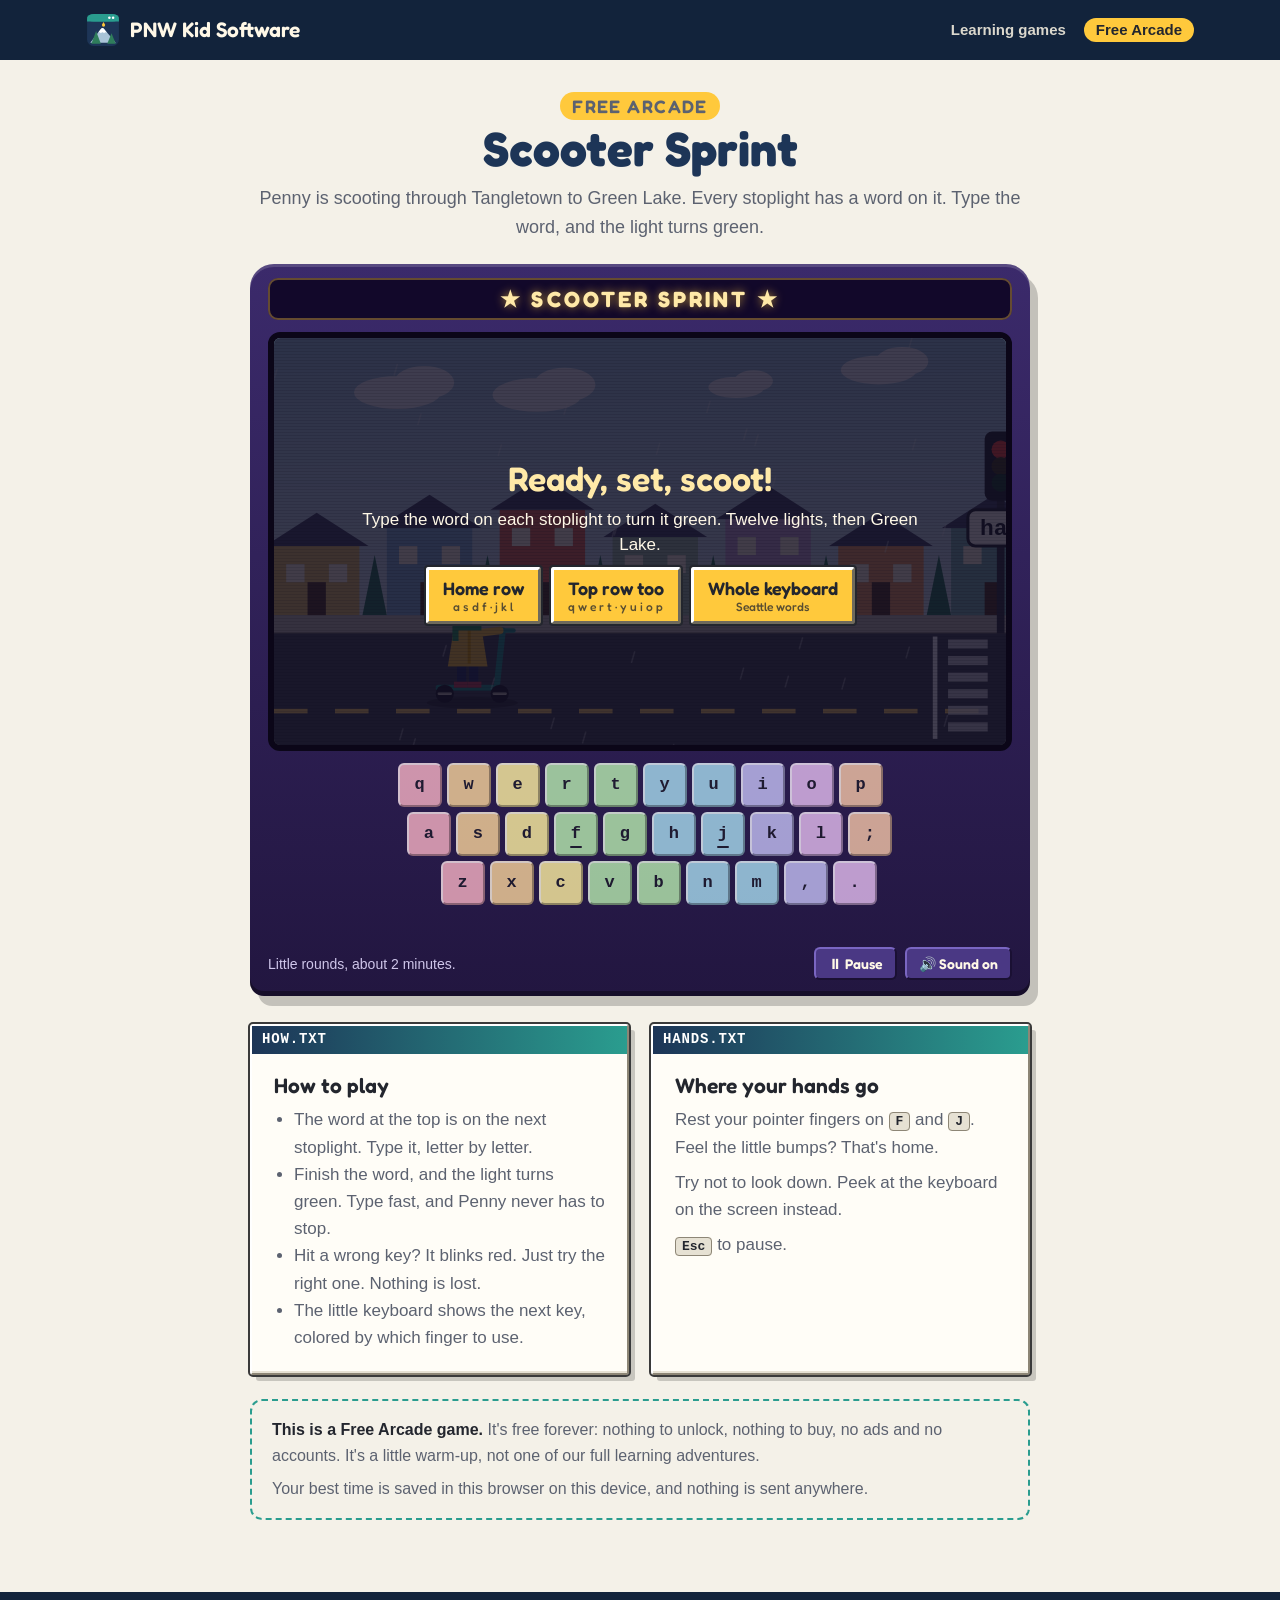
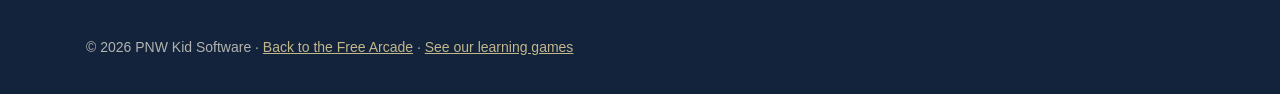
==== arcade/scooter-sprint/index.html @ ec10fd07 "Add the Free Arcade: two little browser games, free forever Orbi's Number Drop (adding) and Scooter " ====
<!doctype html>
<html lang="en">
<head>
<meta charset="utf-8">
<meta name="viewport" content="width=device-width, initial-scale=1">
<title>Scooter Sprint · Free Arcade · PNW Kid Software</title>
<meta name="description" content="A free little typing game: help Penny scoot through Tangletown's stoplights to Green Lake. Type the word on each light to turn it green. Plays in your browser. No ads, no accounts, nothing to buy.">
<meta name="theme-color" content="#1d3557">
<link rel="icon" href="../../favicon.svg" type="image/svg+xml">
<link rel="stylesheet" href="../../style.css">
<link rel="stylesheet" href="../arcade.css">
<style>
  /* The little keyboard under the screen: shows the next key and which finger, and can be tapped */
  .keys { margin-top: 12px; display: grid; gap: 5px; user-select: none; -webkit-user-select: none; }
  .keys .krow { display: flex; justify-content: center; gap: 5px; }
  .keys .krow:nth-child(2) { padding-left: 2.5%; }
  .keys .krow:nth-child(3) { padding-left: 5%; }
  .key {
    flex: 0 1 44px; aspect-ratio: 1; max-width: 44px; min-width: 0; padding: 0; cursor: pointer;
    font: 600 clamp(11px, 2.6vw, 17px) ui-monospace, Menlo, monospace; color: #1d1b2b;
    border-radius: 6px; border: 2px solid; border-color: rgba(255,255,255,.7) rgba(0,0,0,.35) rgba(0,0,0,.35) rgba(255,255,255,.7);
    position: relative; opacity: .8; touch-action: manipulation;
  }
  .key.bump::after { content: ""; position: absolute; left: 35%; right: 35%; bottom: 14%; height: 2px; background: currentColor; border-radius: 2px; }
  .key.next { opacity: 1; outline: 3px solid #ffc93c; outline-offset: 1px; transform: translateY(-2px); box-shadow: 0 0 14px rgba(255,201,60,.8); }
  .key.miss { background: #e4572e !important; color: #fff; }
  .f-lp { background: #f7b2c4; } .f-lr { background: #f9d49b; } .f-lm { background: #fff1a1; } .f-li { background: #b8ecb0; }
  .f-ri { background: #a8dcf0; } .f-rm { background: #c4c0f5; } .f-rr { background: #e4bdf0; } .f-rp { background: #f5c6a8; }
  .finger { text-align: center; margin: 8px 0 0; color: #e8e2ff; font-size: 15px; min-height: 1.5em; }
  .finger b { color: #ffe9a8; }
</style>
</head>
<body>

<header class="bar">
  <div class="wrap">
    <a class="brand" href="../../" aria-label="PNW Kid Software, home">
      <img src="../../favicon.svg" alt="" width="34" height="34">
      <span>PNW Kid Software</span>
    </a>
    <nav aria-label="Sections">
      <a href="../../#games">Learning games</a>
      <a class="nav-arcade" href="../../#arcade">Free Arcade</a>
    </nav>
  </div>
</header>

<main class="arcade-page">
  <div class="wrap">
    <div class="game-head">
      <p class="free-chip">Free Arcade</p>
      <h1>Scooter Sprint</h1>
      <p>Penny is scooting through Tangletown to Green Lake. Every stoplight has a word on it. Type the word, and the light turns green.</p>
    </div>

    <div class="cabinet" style="--chrome: 390px; --ar: 1.7778">
      <p class="marquee" aria-hidden="true">★ Scooter Sprint ★</p>
      <div class="screen wide">
        <canvas id="game" role="img" aria-label="Penny on her scooter on a Tangletown street, stopped at a stoplight with a word on it"></canvas>

        <div class="overlay" id="start">
          <h2>Ready, set, scoot!</h2>
          <p class="blurb">Type the word on each stoplight to turn it green. Twelve lights, then Green Lake.</p>
          <div class="row" id="modes">
            <button class="btn btn-go" data-mode="home">Home row<small>a s d f · j k l</small></button>
            <button class="btn btn-go" data-mode="top">Top row too<small>q w e r t · y u i o p</small></button>
            <button class="btn btn-go" data-mode="all">Whole keyboard<small>Seattle words</small></button>
          </div>
          <p class="more" id="touch-note" hidden>No keyboard? Tap the keys below.</p>
        </div>

        <div class="overlay" id="paused" hidden>
          <h2>Paused</h2>
          <p class="blurb">Penny is waiting at the corner.</p>
          <div class="row">
            <button class="btn btn-go" id="resume">▶ Keep going</button>
            <button class="btn" id="quit">Start over</button>
          </div>
        </div>

        <div class="overlay" id="done" hidden>
          <h2>Green Lake! 🏁</h2>
          <p class="stats" id="done-stats"></p>
          <p class="best" id="done-best"></p>
          <div class="row">
            <button class="btn btn-go" id="again">▶ Ride again</button>
            <button class="btn" id="pick">Pick a level</button>
          </div>
          <p class="more">Penny's whole story is in <a href="../../#tangletown-typing">Tangletown Typing</a>, one of our learning games.</p>
        </div>
      </div>

      <div class="keys" id="keys" aria-hidden="true"></div>
      <p class="finger" id="finger"></p>

      <div class="cab-controls">
        <p class="hint">Little rounds, about 2 minutes.</p>
        <div class="cab-btns">
          <button class="cab-btn" id="pause" type="button">⏸ Pause</button>
          <button class="cab-btn" id="mute" type="button">🔊 Sound on</button>
        </div>
      </div>
    </div>
    <p class="sr-only" aria-live="polite" id="live"></p>

    <div class="how">
      <section class="win">
        <div class="win-title"><span>HOW.TXT</span></div>
        <div class="win-body">
          <h2>How to play</h2>
          <ul>
            <li>The word at the top is on the next stoplight. Type it, letter by letter.</li>
            <li>Finish the word, and the light turns green. Type fast, and Penny never has to stop.</li>
            <li>Hit a wrong key? It blinks red. Just try the right one. Nothing is lost.</li>
            <li>The little keyboard shows the next key, colored by which finger to use.</li>
          </ul>
        </div>
      </section>
      <section class="win">
        <div class="win-title"><span>HANDS.TXT</span></div>
        <div class="win-body">
          <h2>Where your hands go</h2>
          <p>Rest your pointer fingers on <kbd>F</kbd> and <kbd>J</kbd>. Feel the little bumps? That's home.</p>
          <p>Try not to look down. Peek at the keyboard on the screen instead.</p>
          <p><kbd>Esc</kbd> to pause.</p>
        </div>
      </section>
    </div>

    <div class="free-note">
      <p><b>This is a Free Arcade game.</b> It's free forever: nothing to unlock, nothing to buy, no ads and no accounts. It's a little warm-up, not one of our full learning adventures.</p>
      <p>Your best time is saved in this browser on this device, and nothing is sent anywhere.</p>
    </div>
  </div>
</main>

<footer class="foot">
  <div class="wrap">
    <p class="fine">© 2026 PNW Kid Software · <a href="../../#arcade">Back to the Free Arcade</a> · <a href="../../">See our learning games</a></p>
  </div>
</footer>

<script src="../arcade.js"></script>
<script>
(() => {
  'use strict';
  const { store, Sound, bindMute, crisp, roundRect, time, shuffle, reducedMotion } = window.Arcade;

  const W = 480, H = 270;
  const ROAD_TOP = 196, ROAD_Y = 228;      // where the road starts, where Penny's wheels sit
  const PX = 130;                          // Penny's spot on the screen
  const STOPS = 12, GAP = 380, FIRST = 330, CRUISE = 105;
  const VIEW = 340;                        // a light's word unlocks once the light is on screen

  const WORDS = {
    home: 'ask add all dad sad lad fall hall glad gas salad flash dash half flag has had flask glass falls shall alfalfa hash ash lash sag'.split(' '),
    top: 'tree ride kite road slide house ferry puddle pie tea red yellow tower sweater leaf hiker quiet otter potato guitar tired water sweet eagle goat frog dog lake rope wheel pretty jelly starfish waffle seattle toast slug tulip sushi yogurt parade street'.split(' '),
    all: 'ferry mountain raincoat umbrella salmon scooter evergreen puddle bicycle orca kayak pancakes drizzle banana lantern compass backpack pumpkin sunshine crow zoo marmot volcano pizza moon robot maple heron blackberry cloudy jacket mossy bridge'.split(' '),
  };
  const NAMES = { home: 'Home row', top: 'Top row too', all: 'Whole keyboard' };

  const FINGER = {};
  [['qaz', 'lp', 'left pinky'], ['wsx', 'lr', 'left ring finger'], ['edc', 'lm', 'left middle finger'], ['rfvtgb', 'li', 'left pointer finger'],
   ['yhnujm', 'ri', 'right pointer finger'], ['ik,', 'rm', 'right middle finger'], ['ol.', 'rr', 'right ring finger'], ['p;', 'rp', 'right pinky']]
    .forEach(([ks, cls, name]) => { for (const k of ks) FINGER[k] = { cls, name }; });

  const canvas = document.getElementById('game');
  const view = crisp(canvas, W, H);
  const ctx = view.ctx;
  const $ = (id) => document.getElementById(id);
  const live = $('live');

  // ---------- The little keyboard ----------
  const keyEls = {};
  ['qwertyuiop', 'asdfghjkl;', 'zxcvbnm,.'].forEach((row) => {
    const r = document.createElement('div');
    r.className = 'krow';
    for (const k of row) {
      const b = document.createElement('button');
      b.type = 'button'; b.tabIndex = -1; b.textContent = k;
      b.className = `key f-${FINGER[k].cls}${k === 'f' || k === 'j' ? ' bump' : ''}`;
      b.addEventListener('pointerdown', (e) => { e.preventDefault(); press(k); });
      r.appendChild(b); keyEls[k] = b;
    }
    $('keys').appendChild(r);
  });
  if (window.matchMedia && window.matchMedia('(hover: none) and (pointer: coarse)').matches) $('touch-note').hidden = false;

  // ---------- Scenery ----------
  const HOUSE_COLORS = ['#e9c46a', '#8ab6d6', '#e76f51', '#a3c4a8', '#c9a7d8', '#f4a261', '#7fb8b0', '#d4a373'];
  const clouds = Array.from({ length: 5 }, (_, i) => ({ x: i * 110 + Math.random() * 60, y: 18 + Math.random() * 40, s: 0.7 + Math.random() * 0.6 }));
  const drops = Array.from({ length: 40 }, () => ({ x: Math.random() * W, y: Math.random() * H, v: 160 + Math.random() * 80 }));

  // ---------- State ----------
  let state = 'title';                  // title | play | paused | finish | done
  let levelKey = 'home';
  let penny, lights, clock, typeTime, correct, misses, chars, finishX, finishT, sparks, missKey, missT, wasReady;

  function reset() {
    const words = shuffle(WORDS[levelKey]).slice(0, STOPS);
    lights = words.map((word, i) => ({ x: FIRST + i * GAP, word, typed: 0, green: false, flash: 0 }));
    finishX = FIRST + STOPS * GAP - 40;
    penny = { x: 0, v: 0, wheel: 0 };
    clock = 0; typeTime = 0; wasReady = true; correct = 0; misses = 0; chars = 0; finishT = 0; sparks = []; missKey = null; missT = 0;
  }
  levelKey = 'home'; reset();

  const current = () => lights.find((l) => !l.green);
  const ready = (l) => !!l && l.x - penny.x < VIEW;

  function press(raw) {
    const k = raw.toLowerCase();
    if (state !== 'play') return;
    Sound.unlock();
    const l = current();
    if (!ready(l)) return;
    const want = l.word[l.typed];
    if (k === want) {
      l.typed += 1; correct += 1; chars += 1;
      Sound.tone(520 + l.typed * 45, 0.05, { vol: 0.04 });
      if (l.typed === l.word.length) {
        l.green = true; l.flash = 1;
        Sound.tune([784, 1047], 0.07);
        const done = lights.filter((x) => x.green).length;
        const next = current();
        live.textContent = next ? `Green! ${done} of ${STOPS}. Next word: ${next.word}` : 'Last light is green. Scoot to Green Lake!';
      }
    } else {
      misses += 1; missKey = k; missT = 0.35;
      if (keyEls[k]) keyEls[k].classList.add('miss');
      Sound.tone(150, 0.1, { vol: 0.04 });
    }
    showNextKey();
  }

  function showNextKey() {
    for (const el of Object.values(keyEls)) el.classList.remove('next');
    const l = state === 'play' ? current() : null;
    if (!ready(l)) { $('finger').textContent = l ? 'Next light coming up…' : ''; return; }
    const k = l.word[l.typed];
    if (keyEls[k]) keyEls[k].classList.add('next');
    $('finger').innerHTML = `Next: <b>${k}</b> with your ${FINGER[k] ? FINGER[k].name : 'finger'}`;
  }

  // ---------- Update ----------
  function update(dt) {
    if (state === 'play') {
      clock += dt;
      const r = ready(current());
      if (r) typeTime += dt;
      if (r !== wasReady) { wasReady = r; showNextKey(); }
    }
    if (state === 'play' || state === 'finish') {
      const l = current();
      let stopAt = Infinity;
      if (l) stopAt = l.x - 60;                       // the crosswalk line before a red light
      const room = stopAt - penny.x;
      let want = CRUISE;
      if (room < 70) want = Math.max(0, CRUISE * (room / 70));
      if (state === 'finish') want = Math.max(0, CRUISE * (1 - finishT / 1.6));
      penny.v += (want - penny.v) * Math.min(1, dt * (want > penny.v ? 2.5 : 6));
      penny.x = Math.min(penny.x + penny.v * dt, stopAt);
      penny.wheel += penny.v * dt / 6;

      if (state === 'play' && !l && penny.x >= finishX) {
        state = 'finish'; finishT = 0;
        Sound.tune([523, 659, 784, 659, 784, 1047], 0.11);
        confetti();
      }
      if (state === 'finish') { finishT += dt; if (finishT > 2) end(); }
    }
    for (const lt of lights) if (lt.flash > 0) lt.flash -= dt * 2;
    if (missT > 0) { missT -= dt; if (missT <= 0 && missKey && keyEls[missKey]) keyEls[missKey].classList.remove('miss'); }
    for (const s of sparks) { s.x += s.vx * dt; s.y += s.vy * dt; s.vy += 90 * dt; s.t -= dt; }
    sparks = sparks.filter((s) => s.t > 0);
    if (!reducedMotion) for (const d of drops) { d.y += d.v * dt; d.x -= d.v * 0.15 * dt; if (d.y > H) { d.y = -10; d.x = Math.random() * (W + 40); } }
  }

  function confetti() {
    const colors = ['#ffc93c', '#e4572e', '#2a9d8f', '#8ab6d6', '#c9a7d8'];
    const n = reducedMotion ? 10 : 60;
    for (let i = 0; i < n; i++) sparks.push({ x: PX + Math.random() * 200, y: 40 + Math.random() * 40, vx: (Math.random() - 0.5) * 120, vy: Math.random() * 40, t: 1.6 + Math.random(), color: colors[i % colors.length] });
  }

  // ---------- Draw ----------
  function draw(t) {
    view.begin();
    const cam = penny.x;
    // sky
    const sky = ctx.createLinearGradient(0, 0, 0, ROAD_TOP);
    sky.addColorStop(0, '#9fc7de'); sky.addColorStop(1, '#dcebf1');
    ctx.fillStyle = sky; ctx.fillRect(0, 0, W, ROAD_TOP);
    // clouds drift slowly
    for (const c of clouds) {
      const x = ((c.x - cam * 0.08) % (W + 120) + W + 120) % (W + 120) - 60;
      ctx.fillStyle = 'rgba(255,255,255,.85)';
      ctx.beginPath();
      ctx.ellipse(x, c.y, 26 * c.s, 10 * c.s, 0, 0, Math.PI * 2);
      ctx.ellipse(x + 16 * c.s, c.y - 6 * c.s, 18 * c.s, 10 * c.s, 0, 0, Math.PI * 2);
      ctx.fill();
    }
    // houses, slower than the road
    const hx = cam * 0.5, step = 74;
    const firstH = Math.floor((hx - 60) / step);
    for (let i = firstH; i < firstH + 9; i++) {
      const x = i * step - hx;
      const c = HOUSE_COLORS[((i % 8) + 8) % 8];
      const tall = 46 + (((i * 37) % 5) + 5) % 5 * 6;
      const base = ROAD_TOP - 12;
      ctx.fillStyle = c; ctx.fillRect(x, base - tall, 56, tall);
      ctx.fillStyle = '#4a4e69';
      ctx.beginPath(); ctx.moveTo(x - 6, base - tall); ctx.lineTo(x + 28, base - tall - 22); ctx.lineTo(x + 62, base - tall); ctx.fill();
      ctx.fillStyle = '#fff8e0';
      ctx.fillRect(x + 8, base - tall + 12, 12, 12); ctx.fillRect(x + 36, base - tall + 12, 12, 12);
      ctx.fillStyle = '#5a3e2b'; ctx.fillRect(x + 22, base - 22, 12, 22);
      // a tree between houses
      ctx.fillStyle = '#2f7d5b';
      ctx.beginPath(); ctx.moveTo(x + 58, base); ctx.lineTo(x + 66, base - 40); ctx.lineTo(x + 74, base); ctx.fill();
    }
    // sidewalk and road
    ctx.fillStyle = '#c9c4b8'; ctx.fillRect(0, ROAD_TOP - 12, W, 12);
    ctx.fillStyle = '#9a958a'; ctx.fillRect(0, ROAD_TOP - 1, W, 2);
    ctx.fillStyle = '#4b4f58'; ctx.fillRect(0, ROAD_TOP, W, H - ROAD_TOP);
    ctx.fillStyle = '#ffd36b';
    const dash = 40, off = cam % dash;
    for (let x = -off; x < W; x += dash) ctx.fillRect(x, ROAD_TOP + 50, 22, 3);

    // finish arch at Green Lake
    const fx = finishX + 60 - cam + PX;
    if (fx > -80 && fx < W + 80) drawFinish(fx);

    // stoplights and crosswalks
    for (const l of lights) {
      const x = l.x - cam + PX;
      if (x < -60 || x > W + 60) continue;
      drawLight(l, x);
    }

    drawPenny(PX, ROAD_Y, t);

    // drizzle
    if (!reducedMotion) {
      ctx.strokeStyle = 'rgba(255,255,255,.35)'; ctx.lineWidth = 1;
      ctx.beginPath();
      for (const d of drops) { ctx.moveTo(d.x, d.y); ctx.lineTo(d.x - 2, d.y + 7); }
      ctx.stroke();
    }

    for (const s of sparks) { ctx.globalAlpha = Math.min(1, s.t); ctx.fillStyle = s.color; ctx.fillRect(s.x, s.y, 4, 6); }
    ctx.globalAlpha = 1;

    if (state !== 'title') drawHud();
  }

  function drawLight(l, x) {
    // crosswalk on the road, just past the stop line
    ctx.fillStyle = 'rgba(255,255,255,.75)';
    for (let i = 0; i < 6; i++) ctx.fillRect(x - 18, ROAD_TOP + 4 + i * 11, 26, 6);
    ctx.fillStyle = '#fff'; ctx.fillRect(x - 28, ROAD_TOP + 2, 3, H - ROAD_TOP - 6);
    // pole on the far sidewalk
    ctx.fillStyle = '#3a3d46'; ctx.fillRect(x + 14, 92, 5, ROAD_TOP - 92);
    // signal box
    ctx.fillStyle = '#2b2d33'; roundRect(ctx, x + 6, 62, 21, 46, 5); ctx.fill();
    ctx.fillStyle = l.green ? '#4a2222' : '#ff4d3d';
    ctx.beginPath(); ctx.arc(x + 16.5, 74, 6, 0, Math.PI * 2); ctx.fill();
    ctx.fillStyle = '#4a4422'; ctx.beginPath(); ctx.arc(x + 16.5, 85, 6, 0, Math.PI * 2); ctx.fill();
    ctx.fillStyle = l.green ? '#4dff88' : '#1f4a2c';
    ctx.beginPath(); ctx.arc(x + 16.5, 96, 6, 0, Math.PI * 2); ctx.fill();
    if (l.green) { ctx.fillStyle = 'rgba(77,255,136,.25)'; ctx.beginPath(); ctx.arc(x + 16.5, 96, 12, 0, Math.PI * 2); ctx.fill(); }
    // word sign under the light
    ctx.font = '700 15px ui-monospace, Menlo, monospace';
    const w = ctx.measureText(l.word).width + 16;
    const sx = x + 16.5 - w / 2;
    ctx.fillStyle = l.green ? '#d9f7e1' : '#fffdf2';
    ctx.strokeStyle = '#2b2d33'; ctx.lineWidth = 2;
    roundRect(ctx, sx, 114, w, 24, 5); ctx.fill(); ctx.stroke();
    ctx.textAlign = 'left'; ctx.textBaseline = 'middle';
    const cw = (w - 16) / l.word.length;
    for (let i = 0; i < l.word.length; i++) {
      ctx.fillStyle = l.green || i < l.typed ? '#1f8a4c' : '#23262e';
      ctx.fillText(l.word[i], sx + 8 + i * cw, 127);
    }
  }

  function drawFinish(x) {
    ctx.fillStyle = '#5a3e2b'; ctx.fillRect(x - 4, 70, 6, ROAD_TOP - 70 + 50); ctx.fillRect(x + 110, 70, 6, ROAD_TOP - 70 + 50);
    ctx.fillStyle = '#2a9d8f'; roundRect(ctx, x - 14, 56, 140, 30, 8); ctx.fill();
    ctx.fillStyle = '#fff'; ctx.font = '700 17px Fredoka, ui-rounded, sans-serif';
    ctx.textAlign = 'center'; ctx.textBaseline = 'middle';
    ctx.fillText('GREEN LAKE', x + 56, 72);
    // checkered line on the road
    for (let r = 0; r < 6; r++) for (let c = 0; c < 2; c++) {
      ctx.fillStyle = (r + c) % 2 ? '#fff' : '#23262e';
      ctx.fillRect(x + 50 + c * 8, ROAD_TOP + 2 + r * 11, 8, 11);
    }
  }

  function drawPenny(x, y, t) {
    const moving = penny.v > 5;
    const bob = moving && !reducedMotion ? Math.sin(t * 14) * 1 : 0;
    // shadow
    ctx.fillStyle = 'rgba(0,0,0,.25)'; ctx.beginPath(); ctx.ellipse(x, y + 14, 30, 4, 0, 0, Math.PI * 2); ctx.fill();
    // scooter
    ctx.strokeStyle = '#2a9d8f'; ctx.lineWidth = 4; ctx.lineCap = 'round';
    ctx.beginPath(); ctx.moveTo(x - 22, y + 4); ctx.lineTo(x + 16, y + 4); ctx.lineTo(x + 20, y - 34); ctx.stroke();
    ctx.lineWidth = 3; ctx.beginPath(); ctx.moveTo(x + 13, y - 34); ctx.lineTo(x + 27, y - 34); ctx.stroke();
    for (const wx of [x - 18, x + 18]) {
      ctx.fillStyle = '#23262e'; ctx.beginPath(); ctx.arc(wx, y + 8, 6, 0, Math.PI * 2); ctx.fill();
      ctx.strokeStyle = '#c9c4b8'; ctx.lineWidth = 1.5; ctx.beginPath();
      ctx.moveTo(wx + Math.cos(penny.wheel) * 4, y + 8 + Math.sin(penny.wheel) * 4);
      ctx.lineTo(wx - Math.cos(penny.wheel) * 4, y + 8 - Math.sin(penny.wheel) * 4); ctx.stroke();
    }
    const by = y + bob;
    // legs and boots
    ctx.fillStyle = '#2d3a6b'; ctx.fillRect(x - 10, by - 12, 6, 14); ctx.fillRect(x - 2, by - 12, 6, 14);
    ctx.fillStyle = '#d1495b'; ctx.fillRect(x - 12, by, 9, 4); ctx.fillRect(x - 3, by, 9, 4);
    // raincoat
    ctx.fillStyle = '#ffc93c';
    ctx.beginPath(); ctx.moveTo(x - 12, by - 36); ctx.lineTo(x + 6, by - 36); ctx.lineTo(x + 10, by - 10); ctx.lineTo(x - 16, by - 10); ctx.closePath(); ctx.fill();
    ctx.fillStyle = '#e9a800'; ctx.fillRect(x - 3, by - 34, 2, 22);
    // arm to the handlebar
    ctx.strokeStyle = '#ffc93c'; ctx.lineWidth = 5;
    ctx.beginPath(); ctx.moveTo(x + 2, by - 32); ctx.lineTo(x + 18, by - 34); ctx.stroke();
    // scarf
    ctx.fillStyle = '#2f9e5b'; ctx.fillRect(x - 10, by - 39, 16, 5);
    ctx.fillRect(x - 13, by - 37, 4, 10 + (moving && !reducedMotion ? Math.sin(t * 10) * 2 : 0));
    // head and pigtails
    ctx.fillStyle = '#e8582a';
    ctx.beginPath(); ctx.arc(x - 12, by - 48, 6, 0, Math.PI * 2); ctx.fill();
    ctx.beginPath(); ctx.arc(x + 9, by - 49, 5, 0, Math.PI * 2); ctx.fill();
    ctx.fillStyle = '#ffd9b8'; ctx.beginPath(); ctx.arc(x - 1, by - 48, 10, 0, Math.PI * 2); ctx.fill();
    ctx.fillStyle = '#e8582a';
    ctx.beginPath(); ctx.arc(x - 1, by - 52, 10, Math.PI, Math.PI * 2); ctx.fill();
    ctx.fillStyle = '#23262e'; ctx.beginPath(); ctx.arc(x + 4, by - 48, 1.6, 0, Math.PI * 2); ctx.fill();
    ctx.fillStyle = '#f0a08a'; ctx.beginPath(); ctx.arc(x + 6, by - 44, 2, 0, Math.PI * 2); ctx.fill();
    ctx.strokeStyle = '#23262e'; ctx.lineWidth = 1.3;
    ctx.beginPath(); ctx.arc(x + 3, by - 45, 3, 0.2, Math.PI * 0.7); ctx.stroke();
  }

  function drawHud() {
    const l = current();
    // the word to type
    ctx.fillStyle = 'rgba(20,24,50,.78)'; roundRect(ctx, 10, 8, 250, 42, 10); ctx.fill();
    ctx.textBaseline = 'middle'; ctx.textAlign = 'left';
    if (l && !ready(l)) {
      ctx.font = '600 18px Fredoka, ui-rounded, sans-serif'; ctx.fillStyle = '#d7defa';
      ctx.fillText('Scooting to the next light…', 22, 30);
    } else if (l) {
      ctx.font = '700 24px ui-monospace, Menlo, monospace';
      const cw = ctx.measureText('m').width + 2;
      for (let i = 0; i < l.word.length; i++) {
        const cx = 22 + i * cw;
        if (i === l.typed) {
          ctx.fillStyle = 'rgba(255,201,60,.3)'; ctx.fillRect(cx - 2, 15, cw, 28);
          ctx.fillStyle = '#ffc93c'; ctx.fillRect(cx - 2, 41, cw, 3);
        }
        const isMiss = i === l.typed && missT > 0;
        ctx.fillStyle = i < l.typed ? '#6fe39b' : isMiss ? '#ff8a6b' : '#fff8e7';
        ctx.fillText(l.word[i], cx, 30 + (isMiss && !reducedMotion ? Math.sin(missT * 60) * 2 : 0));
      }
    } else {
      ctx.font = '700 20px Fredoka, ui-rounded, sans-serif'; ctx.fillStyle = '#6fe39b';
      ctx.fillText('All green! Go, Penny!', 22, 30);
    }
    // stops and clock
    ctx.fillStyle = 'rgba(20,24,50,.78)'; roundRect(ctx, W - 150, 8, 140, 42, 10); ctx.fill();
    const greens = lights.filter((x) => x.green).length;
    ctx.font = '600 13px Fredoka, ui-rounded, sans-serif'; ctx.fillStyle = '#d7defa';
    ctx.fillText(`LIGHTS ${greens}/${STOPS}`, W - 140, 22);
    ctx.fillText('TIME', W - 140, 40);
    ctx.font = '700 16px Fredoka, ui-rounded, sans-serif'; ctx.fillStyle = '#fff';
    ctx.fillText(time(clock), W - 100, 40);
  }

  // ---------- Screens ----------
  function bringIntoView() {
    const cab = document.querySelector('.cabinet');
    const r = cab.getBoundingClientRect();
    if (r.top < 64 || r.bottom > window.innerHeight) cab.scrollIntoView({ block: 'start', behavior: reducedMotion ? 'auto' : 'smooth' });
  }
  const screens = { start: $('start'), paused: $('paused'), done: $('done') };
  function show(name) {
    for (const [k, el] of Object.entries(screens)) el.hidden = k !== name;
    const btn = name && screens[name].querySelector('button');
    if (btn) btn.focus({ preventScroll: true });
  }
  const bestKey = (k) => `pnw-arcade-scootersprint-best-${k}`;

  function showBests() {
    for (const b of screens.start.querySelectorAll('[data-mode]')) {
      const best = Number(store.get(bestKey(b.dataset.mode)));
      const small = b.querySelector('small');
      const base = small.dataset.base || small.textContent;
      small.dataset.base = base;
      small.textContent = best ? `${base} · best ${time(best)}` : base;
    }
  }

  function begin(key) {
    Sound.unlock();
    levelKey = key; reset();
    state = 'play'; show(null);
    if (document.activeElement && document.activeElement.blur) document.activeElement.blur();
    showNextKey();
    bringIntoView();
    live.textContent = `First word: ${current().word}`;
  }

  function end() {
    state = 'done';
    const prev = Number(store.get(bestKey(levelKey)));
    const isBest = !prev || clock < prev;
    if (isBest) store.set(bestKey(levelKey), String(Math.round(clock * 10) / 10));
    const acc = Math.round(100 * correct / Math.max(1, correct + misses));
    const wpm = Math.round((chars / 5) / Math.max(typeTime / 60, 0.01));
    $('done-stats').textContent = `${STOPS} green lights in ${time(clock)}. ${acc}% of your keys were right on, about ${wpm} words a minute.`;
    $('done-best').textContent = isBest
      ? (prev ? `That's your best time on ${NAMES[levelKey]}!` : `Your first ride on ${NAMES[levelKey]}. Can you beat it?`)
      : `Your best on ${NAMES[levelKey]} is ${time(prev)}.`;
    showNextKey();
    show('done');
  }

  function pause() {
    if (state !== 'play') return;
    state = 'paused'; show('paused');
  }
  function resume() {
    if (state !== 'paused') return;
    state = 'play'; show(null);
    if (document.activeElement && document.activeElement.blur) document.activeElement.blur();
  }
  function toTitle() { state = 'title'; reset(); showBests(); showNextKey(); show('start'); }

  screens.start.addEventListener('click', (e) => {
    const b = e.target.closest('[data-mode]');
    if (b) begin(b.dataset.mode);
  });
  $('resume').addEventListener('click', resume);
  $('quit').addEventListener('click', toTitle);
  $('again').addEventListener('click', () => begin(levelKey));
  $('pick').addEventListener('click', toTitle);
  $('pause').addEventListener('click', () => (state === 'paused' ? resume() : pause()));
  bindMute($('mute'));
  document.addEventListener('visibilitychange', () => { if (document.hidden) pause(); });
  window.addEventListener('blur', pause);

  window.addEventListener('keydown', (e) => {
    if (e.ctrlKey || e.metaKey || e.altKey) return;
    if (e.key === 'Escape') {
      if (state === 'play') pause(); else if (state === 'paused') resume();
      e.preventDefault(); return;
    }
    if (state !== 'play') return;
    if (e.key.length === 1) {
      e.preventDefault();
      if (!e.repeat) press(e.key);
    }
  });

  // ---------- Loop ----------
  let last = performance.now();
  function frame(now) {
    const dt = Math.min(0.05, (now - last) / 1000);
    last = now;
    if (state !== 'paused') update(dt);
    draw(now / 1000);
    requestAnimationFrame(frame);
  }
  showBests();
  requestAnimationFrame(frame);
  if (document.fonts && document.fonts.load) document.fonts.load('700 20px Fredoka');
})();
</script>
</body>
</html>
---- style.css ----
/* PNW Kid Software: rainy Seattle blues, evergreen, raincoat yellow,
   and the beveled windows of a 90s family computer. */
@font-face {
  font-family: "Fredoka";
  src: url(fonts/Fredoka-Variable.ttf) format("truetype");
  font-weight: 300 700;
  font-display: swap;
}

:root {
  --navy: #1d3557;
  --navy-deep: #12233b;
  --teal: #2a9d8f;
  --yellow: #ffc93c;
  --yellow-deep: #e9a800;
  --red: #e4572e;
  --green: #2f7d5b;

  --bg: #f4f1e8;
  --ink: #23262e;
  --muted: #5c6270;
  --link: #1f6f8b;

  --panel: #e6e1d3;      /* the beige of an old computer */
  --panel-2: #fffdf7;    /* inside a window */
  --hi: #ffffff;         /* bevel highlight */
  --lo: #8d8676;         /* bevel shadow */
  --edge: #3a3a3a;       /* outer window edge */

  --land: #dfe9cf;
  --water: #8ec5dc;
  --water-ink: #3d7f9c;
}
@media (prefers-color-scheme: dark) {
  :root {
    --bg: #141a23;
    --ink: #eef0f3;
    --muted: #a9b1bf;
    --link: #ffd36b;
    --panel: #2a3240;
    --panel-2: #1c2330;
    --hi: #4a5568;
    --lo: #0b0f15;
    --edge: #05070a;
    --land: #2a3a2f;
    --water: #1f4a63;
    --water-ink: #8ec5dc;
  }
}

* { box-sizing: border-box; }
html { -webkit-text-size-adjust: 100%; scroll-behavior: smooth; }
@media (prefers-reduced-motion: reduce) { html { scroll-behavior: auto; } }
body {
  margin: 0;
  background: var(--bg);
  color: var(--ink);
  font: 17px/1.6 ui-rounded, "SF Pro Rounded", -apple-system, BlinkMacSystemFont, "Segoe UI", Roboto, Helvetica, Arial, sans-serif;
}
h1, h2, h3, .brand, .kicker, .btn, .sticker, summary { font-family: "Fredoka", ui-rounded, sans-serif; }
h1, h2, h3 { line-height: 1.15; margin: 0 0 .4em; }
h2 { font-size: clamp(28px, 4vw, 40px); font-weight: 600; }
h3 { font-size: 21px; font-weight: 600; }
img { max-width: 100%; display: block; }
a { color: var(--link); }
.wrap { max-width: 1140px; margin: 0 auto; padding: 0 16px; }
.narrow { max-width: 780px; }
.kicker {
  margin: 0 0 6px; font-weight: 600; font-size: 15px; letter-spacing: .08em; text-transform: uppercase; color: var(--teal);
}
@media (prefers-color-scheme: dark) { .kicker { color: #6fd3c6; } }
.intro { font-size: 19px; color: var(--muted); max-width: 720px; margin: 0 0 32px; }

/* ---------- Top bar ---------- */
.bar { background: var(--navy-deep); color: #fff8e7; position: sticky; top: 0; z-index: 10; }
.bar .wrap { display: flex; align-items: center; justify-content: space-between; gap: 12px; min-height: 60px; flex-wrap: wrap; }
.brand { display: flex; align-items: center; gap: 10px; color: inherit; text-decoration: none; font-weight: 600; font-size: 21px; }
.bar nav { display: flex; gap: 18px; font-size: 15px; flex-wrap: wrap; }
.bar nav a { color: #fff8e7; opacity: .85; text-decoration: none; font-weight: 600; }
.bar nav a:hover { opacity: 1; text-decoration: underline; }
/* The Free Arcade gets its own pill, so it never reads as one of the paid games */
.bar nav a.nav-arcade { color: #23262e; background: var(--yellow); opacity: 1; padding: 0 12px; border-radius: 999px; }
.bar nav a.nav-arcade:hover { text-decoration: none; filter: brightness(1.06); }
@media (max-width: 620px) {
  .bar { position: static; }
  .bar .wrap { padding-top: 8px; padding-bottom: 8px; }
  .bar nav { gap: 14px; font-size: 14px; }
}

/* ---------- Retro windows ---------- */
.win {
  background: var(--panel);
  border: 2px solid; border-color: var(--hi) var(--lo) var(--lo) var(--hi);
  outline: 2px solid var(--edge);
  box-shadow: 6px 6px 0 rgba(0,0,0,.18);
  border-radius: 3px;
}
.win-title {
  display: flex; align-items: center; justify-content: space-between; gap: 8px;
  background: linear-gradient(90deg, var(--navy), var(--teal));
  color: #fff; padding: 4px 6px 4px 10px;
  font: 600 14px/1.4 ui-monospace, "SF Mono", Menlo, Consolas, monospace; letter-spacing: .06em;
}
.win-btns { display: flex; gap: 4px; }
.win-btns i {
  width: 18px; height: 16px; background: var(--panel); display: block;
  border: 2px solid; border-color: var(--hi) var(--lo) var(--lo) var(--hi);
}
.win-body { padding: 20px 22px 22px; }

/* Chunky beveled buttons */
.btn {
  display: inline-block; text-decoration: none; font-weight: 600; font-size: 18px;
  color: #23262e; background: #e6e1d3;
  padding: 10px 20px; border: 3px solid; border-color: #fff #6f6a5c #6f6a5c #fff;
  outline: 2px solid #23262e; border-radius: 2px;
}
.btn:hover { filter: brightness(1.05); }
.btn:active { border-color: #6f6a5c #fff #fff #6f6a5c; transform: translate(1px, 1px); }
.btn:focus-visible { outline: 3px dashed var(--yellow-deep); outline-offset: 3px; }
.btn-go { background: var(--yellow); }
.btn-small { font-size: 16px; padding: 7px 14px; }

/* ---------- Hero ---------- */
.hero {
  position: relative; overflow: hidden; isolation: isolate;
  background: linear-gradient(180deg, #5d7a99 0%, #8aa5bd 55%, #b8c9d4 100%);
  padding: 56px 0 170px;
}
@media (prefers-color-scheme: dark) {
  .hero { background: linear-gradient(180deg, #0f1a2b 0%, #1d3048 60%, #2b4560 100%); }
}
.rain { /* A tilted sheet behind the hero. Its two layers hold upright streaks and slide straight down the sheet. */
  position: absolute; inset: -320px -160px; z-index: -1; pointer-events: none;
  transform: rotate(12deg);
}
.rain::before, .rain::after {
  content: ""; position: absolute; left: 0; right: 0; bottom: 0; will-change: transform;
}
/* Each layer starts one tile above the sheet and falls exactly one tile, so the end of the loop is the start of the next. */
.rain::before {
  top: -400px; opacity: .34;
  background: url("data:image/svg+xml,%3Csvg xmlns='http://www.w3.org/2000/svg' width='300' height='400'%3E%3Cpath d='M22 14v52M97 128v64M160 44v40M231 214v58M281 96v46M60 262v54M190 318v50M130 196v34' fill='none' stroke='white' stroke-width='1.6' stroke-linecap='round'/%3E%3C/svg%3E") 0 0 / 300px 400px;
  animation: rain-near .8s linear infinite;
}
.rain::after {
  top: -300px; opacity: .2;
  background: url("data:image/svg+xml,%3Csvg xmlns='http://www.w3.org/2000/svg' width='220' height='300'%3E%3Cpath d='M18 20v28M70 150v34M118 60v24M165 210v30M200 110v26M44 236v28' fill='none' stroke='white' stroke-width='1.1' stroke-linecap='round'/%3E%3C/svg%3E") 0 0 / 220px 300px;
  animation: rain-far 1.05s linear infinite;
}
@keyframes rain-near { to { transform: translate3d(0, 400px, 0); } }
@keyframes rain-far { to { transform: translate3d(0, 300px, 0); } }
@media (prefers-reduced-motion: reduce) { .rain::before, .rain::after { animation: none; } }

.skyline { position: absolute; left: 0; right: 0; bottom: 0; width: 100%; height: 220px; z-index: -1; }
.skyline .mtn { fill: #a9b8c9; }
.skyline .snow { fill: #f4f7fa; }
.skyline .hills { fill: #3f6f5a; }
.skyline .town rect { fill: #33475f; }
.skyline .lights rect { fill: #ffd76a; }
.skyline .trees path { fill: #1f4d3b; }
@media (prefers-color-scheme: dark) {
  .skyline .mtn { fill: #3a4a60; }
  .skyline .snow { fill: #c9d4e0; }
  .skyline .hills { fill: #1d3a2e; }
  .skyline .town rect { fill: #1a2638; }
  .skyline .trees path { fill: #10261d; }
}

.hero-inner { position: relative; }
.hero-win { max-width: 760px; }
.hero-win .win-body { background: var(--panel-2); padding: 30px 32px 32px; }
.hero h1 { font-size: clamp(32px, 5.4vw, 56px); font-weight: 700; color: var(--navy); }
@media (prefers-color-scheme: dark) { .hero h1 { color: #ffe9a8; } }
.lede { font-size: 19px; margin: 0 0 24px; color: var(--ink); }
.cta { display: flex; gap: 16px; flex-wrap: wrap; }

.sticker {
  position: absolute; right: 24px; top: 40px;
  width: 190px; height: 190px; border-radius: 50%;
  background: var(--red); color: #fff;
  display: flex; flex-direction: column; align-items: center; justify-content: center;
  transform: rotate(10deg);
  box-shadow: 0 0 0 6px #fff, 0 0 0 9px var(--red), 8px 10px 0 9px rgba(0,0,0,.2);
  text-align: center; line-height: 1.05;
}
.s-top, .s-bot { font-size: 17px; font-weight: 600; text-transform: uppercase; letter-spacing: .04em; }
.s-price { font-size: 52px; font-weight: 700; margin: 4px 0; }
@media (max-width: 1000px) {
  .sticker { position: relative; right: auto; top: auto; margin: 36px 0 0 auto; width: 150px; height: 150px; }
  .s-price { font-size: 40px; } .s-top, .s-bot { font-size: 14px; }
}
@media (max-width: 620px) {
  .hero { padding: 28px 0 150px; }
  .hero-win .win-body { padding: 20px 18px 22px; }
  .lede { font-size: 17px; }
  .sticker { margin: 30px auto 0; }
}

/* Homepage film */
.film-wrap { margin-top: 36px; }
.film-window { max-width: 960px; margin: 0 auto; }
#film {
  display: block;
  width: 100%;
  height: auto;
  aspect-ratio: 16 / 9;
  background: #102830;
  scroll-margin-top: 110px;
}

/* ---------- Sections ---------- */
.section { padding: 72px 0; }
@media (max-width: 620px) { .section { padding: 52px 0; } }

/* The deal */
.deal { background: var(--bg); }
.steps { list-style: none; padding: 0; margin: 0 0 40px; display: grid; grid-template-columns: repeat(3, 1fr); gap: 26px; }
.steps .win-body, .test-grid .win-body { background: var(--panel-2); height: calc(100% - 30px); }
.steps p, .test-grid p { margin: 0; color: var(--muted); }
.big { display: block; font-size: 44px; line-height: 1; margin-bottom: 12px; }
.big.price { font-family: "Fredoka", sans-serif; font-weight: 700; color: var(--red); font-size: 46px; }
@media (max-width: 860px) { .steps { grid-template-columns: 1fr; } }

.compare { display: grid; grid-template-columns: 1fr 1fr; gap: 26px; }
.compare .col { border-radius: 14px; padding: 22px 26px; }
.compare .no { background: rgba(228, 87, 46, .1); border: 2px solid rgba(228, 87, 46, .35); }
.compare .yes { background: rgba(47, 125, 91, .12); border: 2px solid rgba(47, 125, 91, .4); }
.compare ul { list-style: none; padding: 0; margin: 0; }
.compare li { padding: 6px 0 6px 34px; position: relative; }
.compare li::before { position: absolute; left: 0; top: 5px; font-weight: 700; width: 24px; height: 24px; border-radius: 50%; display: grid; place-items: center; font-size: 14px; color: #fff; }
.compare .no li::before { content: "✕"; background: var(--red); }
.compare .yes li::before { content: "✓"; background: var(--green); }
@media (max-width: 760px) { .compare { grid-template-columns: 1fr; } }

/* Games */
.games { background: linear-gradient(180deg, rgba(42,157,143,.08), rgba(42,157,143,0)); }
.games-layout { display: grid; grid-template-columns: minmax(300px, 420px) 1fr; gap: 32px; align-items: start; }
.map-win { position: sticky; top: 80px; }
.map-body { padding: 10px; background: var(--panel-2); }
.map { width: 100%; height: auto; display: block; border: 2px solid; border-color: var(--lo) var(--hi) var(--hi) var(--lo); }
.map .land { fill: var(--land); }
.map .water { fill: var(--water); }
.map .canal { fill: none; stroke: var(--water); stroke-width: 8; stroke-linecap: round; }
.map .road { fill: none; stroke: rgba(120, 110, 90, .35); stroke-width: 3; stroke-dasharray: 8 6; }
.map .wlabel { fill: var(--water-ink); font: italic 600 14px "Fredoka", sans-serif; letter-spacing: .05em; }
.map .wlabel.small { font-size: 10px; }
.map .plabel { fill: var(--muted); font: 600 13px "Fredoka", sans-serif; letter-spacing: .08em; text-transform: uppercase; }
.map .pin circle { fill: #fff; stroke: var(--navy); stroke-width: 3; }
.map .pin text {
  font: 600 18px "Fredoka", sans-serif; fill: var(--navy-deep);
  paint-order: stroke; stroke: #fffdf7; stroke-width: 4px; stroke-linejoin: round;
}
@media (prefers-color-scheme: dark) {
  .map .pin text { fill: #fff8e7; stroke: #1c2330; }
  .map .pin circle { stroke: var(--yellow); }
}
.map .pin:hover circle, .map .pin:focus circle { stroke: var(--red); stroke-width: 5; }
.map .pin:focus { outline: none; }
.map .pin:focus-visible circle { stroke: var(--red); stroke-width: 6; }
.map .trail { fill: none; stroke: #fff; stroke-width: 2.5; stroke-dasharray: 2 6; stroke-linecap: round; opacity: .9; }
.map .wing { fill: rgba(255,255,255,.85); stroke: var(--navy); stroke-width: 2; }
.map .pin .sub { font-size: 12px; font-style: italic; font-weight: 500; }
.map .bob { animation: bob 2.6s ease-in-out infinite; }
@keyframes bob { 50% { transform: translateY(-5px); } }
@media (prefers-reduced-motion: reduce) { .map .bob { animation: none; } }
.map-note { margin: 8px 4px 2px; font-size: 14px; color: var(--muted); text-align: center; }

.cards { display: grid; grid-template-columns: 1fr 1fr; gap: 24px; }
.card {
  background: var(--panel-2); border-radius: 16px; overflow: hidden;
  border: 2px solid rgba(0,0,0,.08); box-shadow: 0 6px 18px rgba(20, 30, 50, .08);
  display: flex; flex-direction: column; scroll-margin-top: 90px;
}
@media (prefers-color-scheme: dark) { .card { border-color: rgba(255,255,255,.08); } }
.card:target { outline: 4px solid var(--yellow); outline-offset: 2px; }
.shot { width: 100%; height: auto; aspect-ratio: 40 / 21; object-fit: cover; }
.card-body { padding: 16px 18px 20px; display: flex; flex-direction: column; flex: 1; }
.card-body > p { margin: 0 0 12px; }
.card-head { display: flex; gap: 12px; align-items: center; margin-bottom: 10px; }
.card-head img { width: 52px; height: 52px; border-radius: 12px; flex: none; }
.card-head h3 { margin: 0 0 2px; font-size: 20px; }
.tags { margin: 0; font-size: 14px; color: var(--muted); display: flex; flex-wrap: wrap; gap: 4px 8px; align-items: center; }
.tag { font-weight: 700; font-size: 12px; text-transform: uppercase; letter-spacing: .05em; padding: 2px 8px; border-radius: 999px; color: #fff; }
.t-math { background: #d1495b; }
.t-code { background: #2a9d8f; }
.t-read { background: #6a4c93; }
.t-write { background: #1f6f8b; }
.t-type { background: #e07a1f; }
.t-feel { background: #4f86c6; }
.t-make { background: #7a8b2f; }
.t-bug { background: #3f8f3a; }
.card-bonus { position: relative; border: 3px dashed var(--teal); }
.shot-contain { object-fit: contain; background: #2b1a14; }
.ribbon {
  position: absolute; top: 12px; left: -6px; z-index: 1; margin: 0;
  background: var(--yellow); color: #23262e; font: 600 14px "Fredoka", sans-serif;
  padding: 4px 12px 4px 14px; border-radius: 0 6px 6px 0; box-shadow: 2px 2px 0 rgba(0,0,0,.25);
  text-transform: uppercase; letter-spacing: .05em;
}
.status { font-size: 15px; color: var(--muted); margin-top: auto !important; }
.status.live b { color: var(--green); }
@media (prefers-color-scheme: dark) { .status.live b { color: #6fd39b; } }
.card .btn { align-self: flex-start; }

@media (max-width: 1100px) { .cards { grid-template-columns: 1fr; } }
@media (max-width: 820px) {
  .games-layout { grid-template-columns: 1fr; }
  .map-win { position: static; max-width: 460px; margin: 0 auto; width: 100%; }
  .cards { grid-template-columns: 1fr 1fr; }
}
@media (max-width: 620px) { .cards { grid-template-columns: 1fr; } }

/* Like when we were kids */
.retro { background: var(--navy); color: #f3efe4; }
.retro h2 { color: #ffe9a8; }
.retro .kicker { color: #7fe0d3; }
.retro a { color: #ffe9a8; }
.retro-inner { display: grid; grid-template-columns: 380px 1fr; gap: 56px; align-items: center; }
.retro p { font-size: 18px; }
.ticks { list-style: none; padding: 0; margin: 18px 0 0; }
.ticks li { padding: 8px 0 8px 34px; position: relative; }
.ticks li::before { content: "▸"; position: absolute; left: 6px; top: 6px; color: var(--yellow); font-size: 20px; }
.ticks b { color: #fff; }

.crt { background: #e3dccb; border-radius: 20px 20px 14px 14px; padding: 22px 22px 0; box-shadow: inset -6px -6px 0 #c5bca6, inset 6px 6px 0 #f6f1e4, 10px 12px 0 rgba(0,0,0,.25); }
.crt-screen {
  background: #0d1f14; color: #7dff9b; border-radius: 16px; padding: 22px 20px; min-height: 230px;
  font: 600 15px/1.7 ui-monospace, "SF Mono", Menlo, Consolas, monospace;
  box-shadow: inset 0 0 0 6px #2b2a26, inset 0 0 40px rgba(125, 255, 155, .15);
  text-shadow: 0 0 6px rgba(125, 255, 155, .6);
  background-image: repeating-linear-gradient(0deg, rgba(0,0,0,.18) 0 1px, transparent 1px 3px);
}
.crt-screen p { margin: 0; font-size: 15px; }
.bar-load { height: 14px; border: 2px solid #7dff9b; margin: 6px 0 8px !important; width: 80%; }
.bar-load span { display: block; height: 100%; width: 100%; background: #7dff9b; transform-origin: left; animation: load 3s steps(12) infinite; }
@keyframes load { from { transform: scaleX(0); } 70%, to { transform: scaleX(1); } }
.cursor { animation: blink 1s steps(1) infinite; }
@keyframes blink { 50% { opacity: 0; } }
@media (prefers-reduced-motion: reduce) { .bar-load span, .cursor { animation: none; } }
.crt-chin { height: 46px; display: flex; justify-content: flex-end; align-items: center; gap: 10px; padding-right: 10px; }
.crt-chin i { width: 14px; height: 14px; border-radius: 50%; background: #b9af97; box-shadow: inset 2px 2px 0 #8e8571; }
.crt-chin i:last-child { background: #48c774; box-shadow: 0 0 8px #48c774; }
@media (max-width: 900px) {
  .retro-inner { grid-template-columns: 1fr; gap: 36px; }
  .crt { max-width: 380px; width: 100%; }
}

/* Kid-tested */
.test-grid { display: grid; grid-template-columns: repeat(2, 1fr); gap: 26px; margin-top: 28px; }
@media (max-width: 860px) { .test-grid { grid-template-columns: 1fr; } }

/* Free Arcade: an arcade at night, so it looks nothing like the game cards up top */
.arcade {
  background: #1b1236; color: #e8e2ff;
  background-image: radial-gradient(rgba(255,255,255,.07) 1px, transparent 1.5px);
  background-size: 22px 22px;
}
.arcade h2 { color: #ffe9a8; }
.arcade .intro { color: #cfc6ea; }
.arcade a { color: #ffe9a8; }
.arcade a.btn { color: #23262e; }
.arcade-sign {
  display: inline-block; margin: 0 0 14px; padding: 6px 16px; border-radius: 10px;
  background: #12082a; color: #ffc93c; font: 700 18px "Fredoka", sans-serif;
  letter-spacing: .16em; text-transform: uppercase;
  text-shadow: 0 0 10px rgba(255, 201, 60, .7);
  box-shadow: inset 0 0 0 2px rgba(255, 201, 60, .45), 0 0 22px rgba(255, 201, 60, .18);
}
.cabs { display: grid; grid-template-columns: 1fr 1fr minmax(180px, .55fr); gap: 26px; align-items: stretch; }
.cab {
  background: linear-gradient(180deg, #3b2a6b, #251845);
  border-radius: 20px 20px 12px 12px; padding: 14px 14px 18px;
  box-shadow: inset 0 3px 0 rgba(255,255,255,.14), inset 0 -5px 0 rgba(0,0,0,.35), 6px 8px 0 rgba(0,0,0,.3);
  display: flex; flex-direction: column;
}
.cab-screen { display: block; border: 5px solid #0b0618; border-radius: 10px; overflow: hidden; background: #000; position: relative; }
.cab-screen svg { display: block; width: 100%; height: auto; }
.cab-screen::after {
  content: ""; position: absolute; inset: 0; pointer-events: none;
  background: repeating-linear-gradient(0deg, rgba(0,0,0,.12) 0 1px, transparent 1px 3px);
}
.cab-body { padding: 14px 4px 0; display: flex; flex-direction: column; flex: 1; }
.cab-body h3 { color: #fff8e7; margin: 8px 0 6px; font-size: 22px; }
.cab-body p { margin: 0 0 10px; }
.cab .tags { color: #cfc6ea; }
.cab-who { font-size: 15px; color: #cfc6ea; margin-top: auto !important; }
.cab .btn { align-self: flex-start; margin-top: 4px; }
.cab-soon { align-items: center; justify-content: center; text-align: center; opacity: .8; }
.soon-screen {
  margin: 0 0 12px; width: 100%; padding: 28px 10px; border-radius: 10px; border: 5px solid #0b0618;
  background: #0d1f14; color: #7dff9b; font: 700 22px/1.3 ui-monospace, Menlo, monospace;
  text-shadow: 0 0 6px rgba(125, 255, 155, .6);
}
.cab-soon p:last-child { margin: 0; color: #cfc6ea; font-size: 15px; }
.arcade-rules { list-style: none; padding: 0; margin: 36px 0 0; display: grid; grid-template-columns: repeat(3, 1fr); gap: 18px; }
.arcade-rules li { padding: 14px 16px; border-radius: 12px; border: 2px dashed rgba(255, 201, 60, .45); font-size: 15px; color: #cfc6ea; }
.arcade-rules b { color: #ffe9a8; display: block; font-family: "Fredoka", sans-serif; font-size: 17px; }
@media (max-width: 960px) {
  .cabs { grid-template-columns: 1fr 1fr; }
  .cab-soon { grid-column: 1 / -1; flex-direction: row; gap: 16px; }
  .cab-soon .soon-screen { width: auto; margin: 0; padding: 10px 18px; font-size: 16px; }
  .cab-soon .soon-screen br { display: none; }
}
@media (max-width: 680px) {
  .cabs, .arcade-rules { grid-template-columns: 1fr; }
}

/* FAQ */
.faq { background: var(--panel); }
@media (prefers-color-scheme: dark) { .faq { background: #1a212c; } }
details {
  background: var(--panel-2); border-radius: 12px; margin: 0 0 12px; padding: 0 20px;
  border: 2px solid rgba(0,0,0,.08);
}
summary { cursor: pointer; font-weight: 600; font-size: 19px; padding: 16px 0; list-style: none; position: relative; padding-right: 30px; }
summary::-webkit-details-marker { display: none; }
summary::after { content: "+"; position: absolute; right: 0; top: 12px; font-size: 26px; color: var(--teal); }
details[open] summary::after { content: "–"; }
details p { margin: 0 0 18px; color: var(--muted); }

/* Footer */
.foot { background: var(--navy-deep); color: #e8e4d8; padding: 44px 0 36px; font-size: 15px; }
.foot a { color: #ffe9a8; }
.foot-top { display: flex; align-items: center; justify-content: space-between; gap: 16px; flex-wrap: wrap; }
.foot-top p { margin: 0; opacity: .85; }
.foot .brand { color: #fff8e7; }
.foot-links { list-style: none; padding: 0; margin: 22px 0; display: flex; flex-wrap: wrap; gap: 8px 22px; }
.foot-arcade { margin: 0 0 18px; opacity: .9; }
.fine { margin: 0; opacity: .75; font-size: 14px; }
---- arcade/arcade.css ----
/* Free Arcade: the cabinet around each little game. Loads after ../../style.css,
   so it reuses the site's colors, top bar, buttons and Fredoka. */

.arcade-page { padding: 32px 0 72px; }
.game-head { max-width: 780px; margin: 0 auto 22px; text-align: center; }
.game-head h1 { font-size: clamp(30px, 5.4vw, 48px); font-weight: 700; color: var(--navy); margin-bottom: 8px; }
@media (prefers-color-scheme: dark) { .game-head h1 { color: #ffe9a8; } }
.game-head p { margin: 0; color: var(--muted); font-size: 18px; }
.free-chip {
  display: inline-block; margin: 0 0 10px; padding: 3px 12px; border-radius: 999px;
  background: var(--yellow); color: #23262e; font: 600 14px "Fredoka", sans-serif;
  letter-spacing: .08em; text-transform: uppercase;
}

/* ---------- The cabinet ---------- */
.cabinet {
  /* Shrink on short screens so the whole cabinet fits under the top bar. --chrome is everything that isn't the screen. */
  max-width: min(780px, max(400px, calc((100vh - var(--chrome, 200px)) * var(--ar, 1.3333) + 48px)));
  max-width: min(780px, max(400px, calc((100svh - var(--chrome, 200px)) * var(--ar, 1.3333) + 48px)));
  margin: 0 auto; scroll-margin-top: 72px;
  background: linear-gradient(180deg, #3b2a6b, #221640);
  border-radius: 24px 24px 14px 14px; padding: 14px 18px 16px;
  box-shadow: inset 0 3px 0 rgba(255,255,255,.15), inset 0 -5px 0 rgba(0,0,0,.35), 8px 10px 0 rgba(0,0,0,.2);
}
.marquee {
  margin: 0 0 12px; padding: 8px 10px; border-radius: 10px; text-align: center;
  background: #12082a; color: #ffe9a8; font: 700 clamp(16px, 3.4vw, 22px)/1.2 "Fredoka", sans-serif;
  letter-spacing: .14em; text-transform: uppercase;
  text-shadow: 0 0 10px rgba(255, 201, 60, .65);
  box-shadow: inset 0 0 0 2px rgba(255, 201, 60, .35);
}
.screen {
  position: relative; overflow: hidden; border-radius: 12px; background: #000;
  border: 6px solid #0b0618; aspect-ratio: 4 / 3;
}
.screen.wide { aspect-ratio: 16 / 9; }
.screen canvas { position: absolute; inset: 0; width: 100%; height: 100%; display: block; touch-action: none; }
.screen::after { /* faint scanlines, like the old monitor */
  content: ""; position: absolute; inset: 0; pointer-events: none;
  background: repeating-linear-gradient(0deg, rgba(0,0,0,.12) 0 1px, transparent 1px 3px);
}

/* Title, pause and finish screens sit on top of the canvas */
.overlay {
  position: absolute; inset: 0; z-index: 2; overflow: auto;
  display: flex; flex-direction: column; align-items: center; justify-content: center; gap: 10px;
  padding: 16px; text-align: center; color: #fff8e7;
  background: rgba(12, 8, 30, .78);
}
.overlay { justify-content: safe center; }
.overlay[hidden] { display: none; }
.overlay h2 { margin: 0; font-size: clamp(22px, 4.6vw, 34px); color: #ffe9a8; }
.overlay p { margin: 0; max-width: 34em; font-size: clamp(14px, 2.4vw, 17px); line-height: 1.45; }
.overlay a { color: #ffe9a8; }
.overlay .row { display: flex; flex-wrap: wrap; justify-content: center; gap: 10px; }
.overlay .btn { font-size: clamp(15px, 2.6vw, 18px); padding: 7px 14px; }
.overlay .btn small { display: block; font-size: 12px; font-weight: 500; opacity: .75; }
.overlay .stats { font: 600 clamp(15px, 2.6vw, 19px) "Fredoka", sans-serif; color: #fff; }
.overlay .best { color: #7fe0d3; }
.overlay .more { font-size: 14px; opacity: .9; }
/* Phones: the screen is short, so trim the title screens to what matters */
@media (max-width: 560px) {
  .overlay { gap: 6px; padding: 8px; }
  .overlay h2 { font-size: 20px; }
  .overlay .blurb { display: none; }
  .overlay .btn { padding: 5px 9px; font-size: 14px; }
  .overlay .btn small { font-size: 10px; }
  .overlay .stats { font-size: 14px; }
  .overlay .best, .overlay .more { font-size: 12px; }
}

/* Buttons under the screen */
.cab-controls { display: flex; justify-content: space-between; align-items: center; gap: 10px; margin-top: 12px; flex-wrap: wrap; }
.cab-controls .hint { color: #cfc6ea; font-size: 14px; margin: 0; }
.cab-btn {
  font: 600 14px "Fredoka", sans-serif; color: #fff8e7; cursor: pointer;
  background: #4a3884; border: 2px solid; border-color: #7a66c2 #1a1033 #1a1033 #7a66c2;
  border-radius: 6px; padding: 6px 12px;
}
.cab-btn:active { border-color: #1a1033 #7a66c2 #7a66c2 #1a1033; }
.cab-btn:focus-visible { outline: 3px dashed var(--yellow); outline-offset: 2px; }
.cab-btns { display: flex; gap: 8px; }

/* ---------- Below the cabinet ---------- */
.how { max-width: 780px; margin: 28px auto 0; display: grid; grid-template-columns: 1fr 1fr; gap: 22px; }
.how .win-body { background: var(--panel-2); height: calc(100% - 30px); }
.how h2 { font-size: 21px; }
.how p, .how li { color: var(--muted); }
.how p { margin: 0 0 8px; }
.how ul { margin: 0; padding-left: 20px; }
.how kbd {
  font: 600 13px ui-monospace, Menlo, monospace; padding: 1px 6px; border-radius: 4px;
  background: var(--panel); border: 1px solid var(--lo); color: var(--ink);
}
@media (max-width: 700px) { .how { grid-template-columns: 1fr; } }

.free-note {
  max-width: 780px; margin: 24px auto 0; padding: 16px 20px; border-radius: 12px;
  border: 2px dashed var(--teal); color: var(--muted); font-size: 16px;
}
.free-note b { color: var(--ink); }
.free-note p { margin: 0 0 8px; }
.free-note p:last-child { margin: 0; }

.sr-only { position: absolute; width: 1px; height: 1px; overflow: hidden; clip: rect(0 0 0 0); white-space: nowrap; }
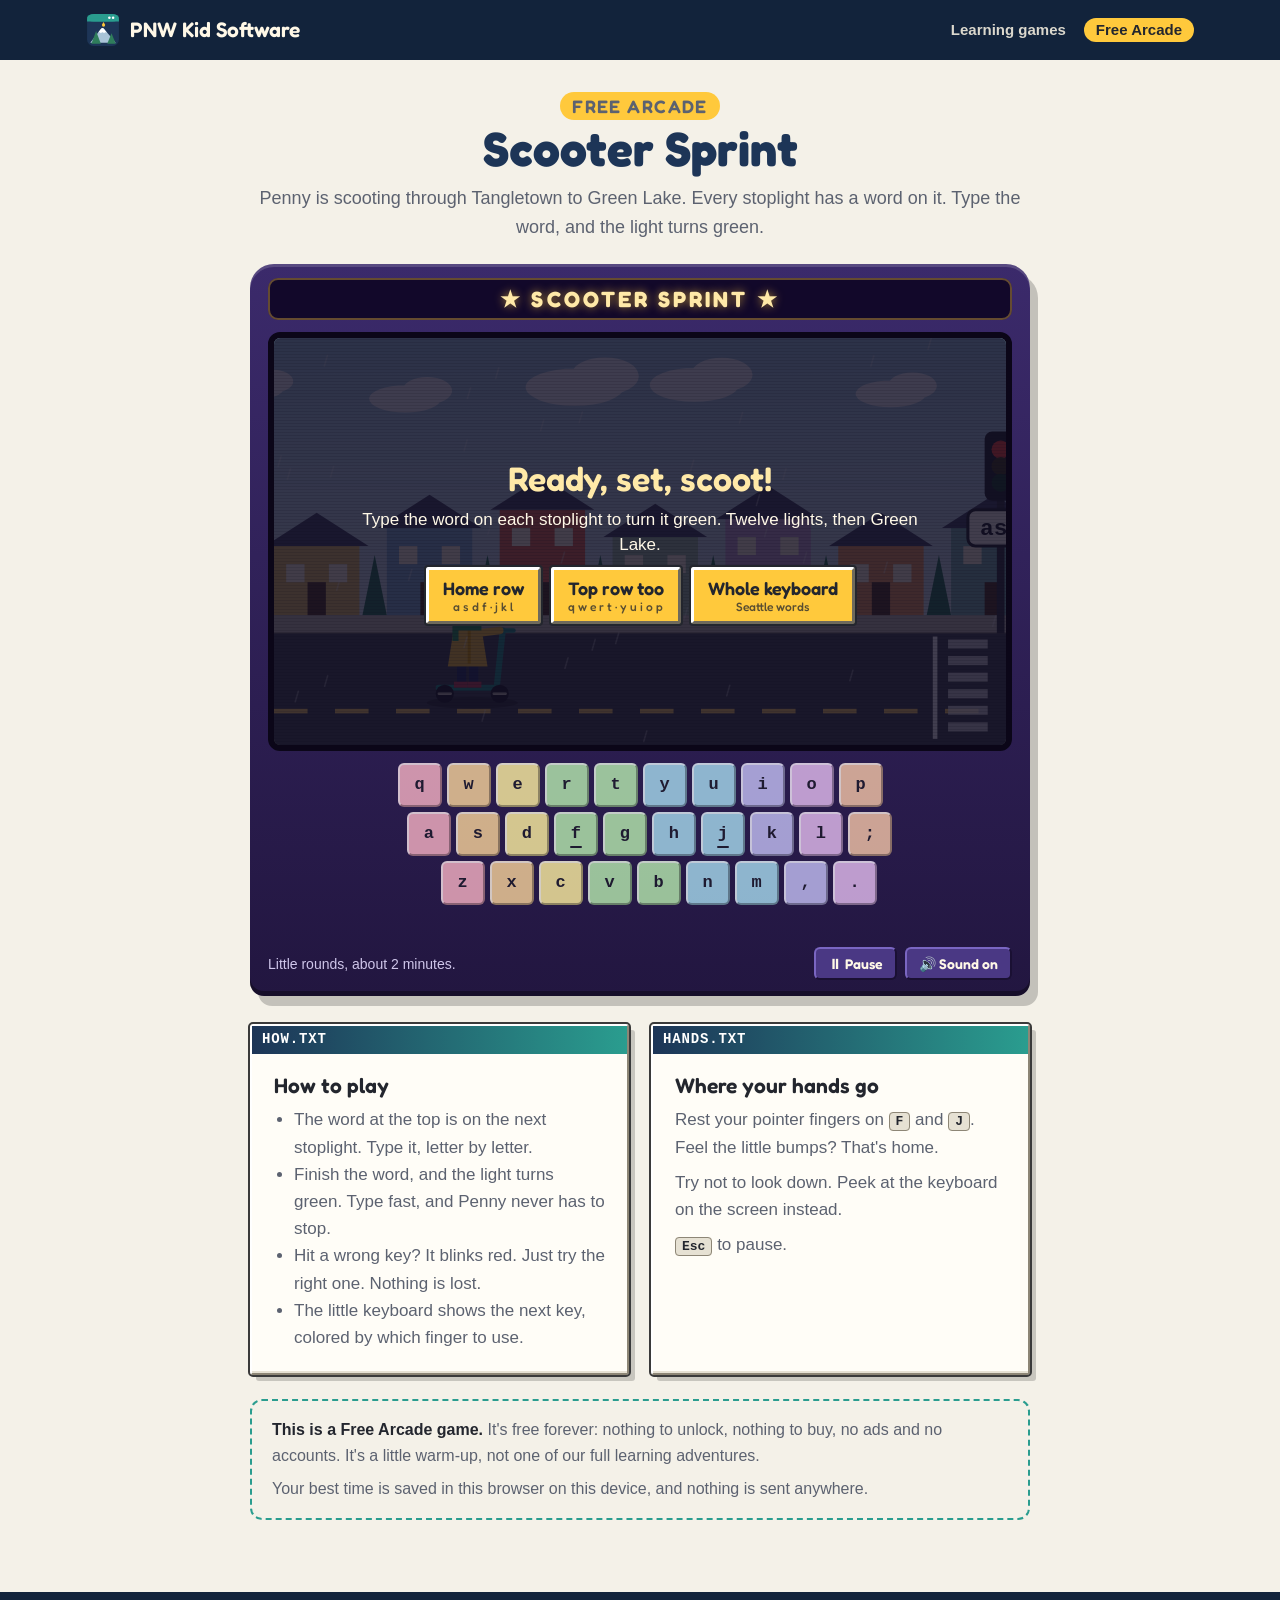
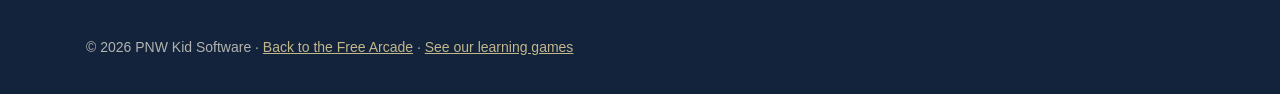
==== commit cdba3ca9: "Add Widget's Path to the Free Arcade, and give Penny two eyes Widget's Path is a coding puzzle: line" ====
--- a/arcade/scooter-sprint/index.html
+++ b/arcade/scooter-sprint/index.html
@@ -424,17 +424,20 @@
     // scarf
     ctx.fillStyle = '#2f9e5b'; ctx.fillRect(x - 10, by - 39, 16, 5);
     ctx.fillRect(x - 13, by - 37, 4, 10 + (moving && !reducedMotion ? Math.sin(t * 10) * 2 : 0));
-    // head and pigtails
+    // head and pigtails, facing us like in Tangletown Typing
     ctx.fillStyle = '#e8582a';
-    ctx.beginPath(); ctx.arc(x - 12, by - 48, 6, 0, Math.PI * 2); ctx.fill();
-    ctx.beginPath(); ctx.arc(x + 9, by - 49, 5, 0, Math.PI * 2); ctx.fill();
-    ctx.fillStyle = '#ffd9b8'; ctx.beginPath(); ctx.arc(x - 1, by - 48, 10, 0, Math.PI * 2); ctx.fill();
+    ctx.beginPath(); ctx.arc(x - 13, by - 47, 6, 0, Math.PI * 2); ctx.fill();
+    ctx.beginPath(); ctx.arc(x + 11, by - 47, 6, 0, Math.PI * 2); ctx.fill();
+    ctx.fillStyle = '#ffd9b8'; ctx.beginPath(); ctx.arc(x - 1, by - 48, 11, 0, Math.PI * 2); ctx.fill();
     ctx.fillStyle = '#e8582a';
-    ctx.beginPath(); ctx.arc(x - 1, by - 52, 10, Math.PI, Math.PI * 2); ctx.fill();
-    ctx.fillStyle = '#23262e'; ctx.beginPath(); ctx.arc(x + 4, by - 48, 1.6, 0, Math.PI * 2); ctx.fill();
-    ctx.fillStyle = '#f0a08a'; ctx.beginPath(); ctx.arc(x + 6, by - 44, 2, 0, Math.PI * 2); ctx.fill();
+    ctx.beginPath(); ctx.arc(x - 1, by - 51, 11, Math.PI, Math.PI * 2); ctx.fill();
+    // two eyes, cheeks and a smile
+    ctx.fillStyle = '#23262e';
+    ctx.beginPath(); ctx.arc(x - 5, by - 48, 1.7, 0, Math.PI * 2); ctx.arc(x + 3, by - 48, 1.7, 0, Math.PI * 2); ctx.fill();
+    ctx.fillStyle = 'rgba(240,140,120,.7)';
+    ctx.beginPath(); ctx.arc(x - 8, by - 44, 2, 0, Math.PI * 2); ctx.arc(x + 6, by - 44, 2, 0, Math.PI * 2); ctx.fill();
     ctx.strokeStyle = '#23262e'; ctx.lineWidth = 1.3;
-    ctx.beginPath(); ctx.arc(x + 3, by - 45, 3, 0.2, Math.PI * 0.7); ctx.stroke();
+    ctx.beginPath(); ctx.arc(x - 1, by - 45, 3, 0.25 * Math.PI, 0.75 * Math.PI); ctx.stroke();
   }
 
   function drawHud() {
--- a/style.css
+++ b/style.css
@@ -367,7 +367,7 @@
   text-shadow: 0 0 10px rgba(255, 201, 60, .7);
   box-shadow: inset 0 0 0 2px rgba(255, 201, 60, .45), 0 0 22px rgba(255, 201, 60, .18);
 }
-.cabs { display: grid; grid-template-columns: 1fr 1fr minmax(180px, .55fr); gap: 26px; align-items: stretch; }
+.cabs { display: grid; grid-template-columns: repeat(3, 1fr); gap: 26px; align-items: stretch; }
 .cab {
   background: linear-gradient(180deg, #3b2a6b, #251845);
   border-radius: 20px 20px 12px 12px; padding: 14px 14px 18px;
@@ -386,7 +386,8 @@
 .cab .tags { color: #cfc6ea; }
 .cab-who { font-size: 15px; color: #cfc6ea; margin-top: auto !important; }
 .cab .btn { align-self: flex-start; margin-top: 4px; }
-.cab-soon { align-items: center; justify-content: center; text-align: center; opacity: .8; }
+.cab-soon { grid-column: 1 / -1; flex-direction: row; gap: 16px; align-items: center; justify-content: center; text-align: center; opacity: .8; }
+.cab-soon .soon-screen { width: auto; margin: 0; padding: 10px 18px; font-size: 16px; }
 .soon-screen {
   margin: 0 0 12px; width: 100%; padding: 28px 10px; border-radius: 10px; border: 5px solid #0b0618;
   background: #0d1f14; color: #7dff9b; font: 700 22px/1.3 ui-monospace, Menlo, monospace;
@@ -398,9 +399,6 @@
 .arcade-rules b { color: #ffe9a8; display: block; font-family: "Fredoka", sans-serif; font-size: 17px; }
 @media (max-width: 960px) {
   .cabs { grid-template-columns: 1fr 1fr; }
-  .cab-soon { grid-column: 1 / -1; flex-direction: row; gap: 16px; }
-  .cab-soon .soon-screen { width: auto; margin: 0; padding: 10px 18px; font-size: 16px; }
-  .cab-soon .soon-screen br { display: none; }
 }
 @media (max-width: 680px) {
   .cabs, .arcade-rules { grid-template-columns: 1fr; }
